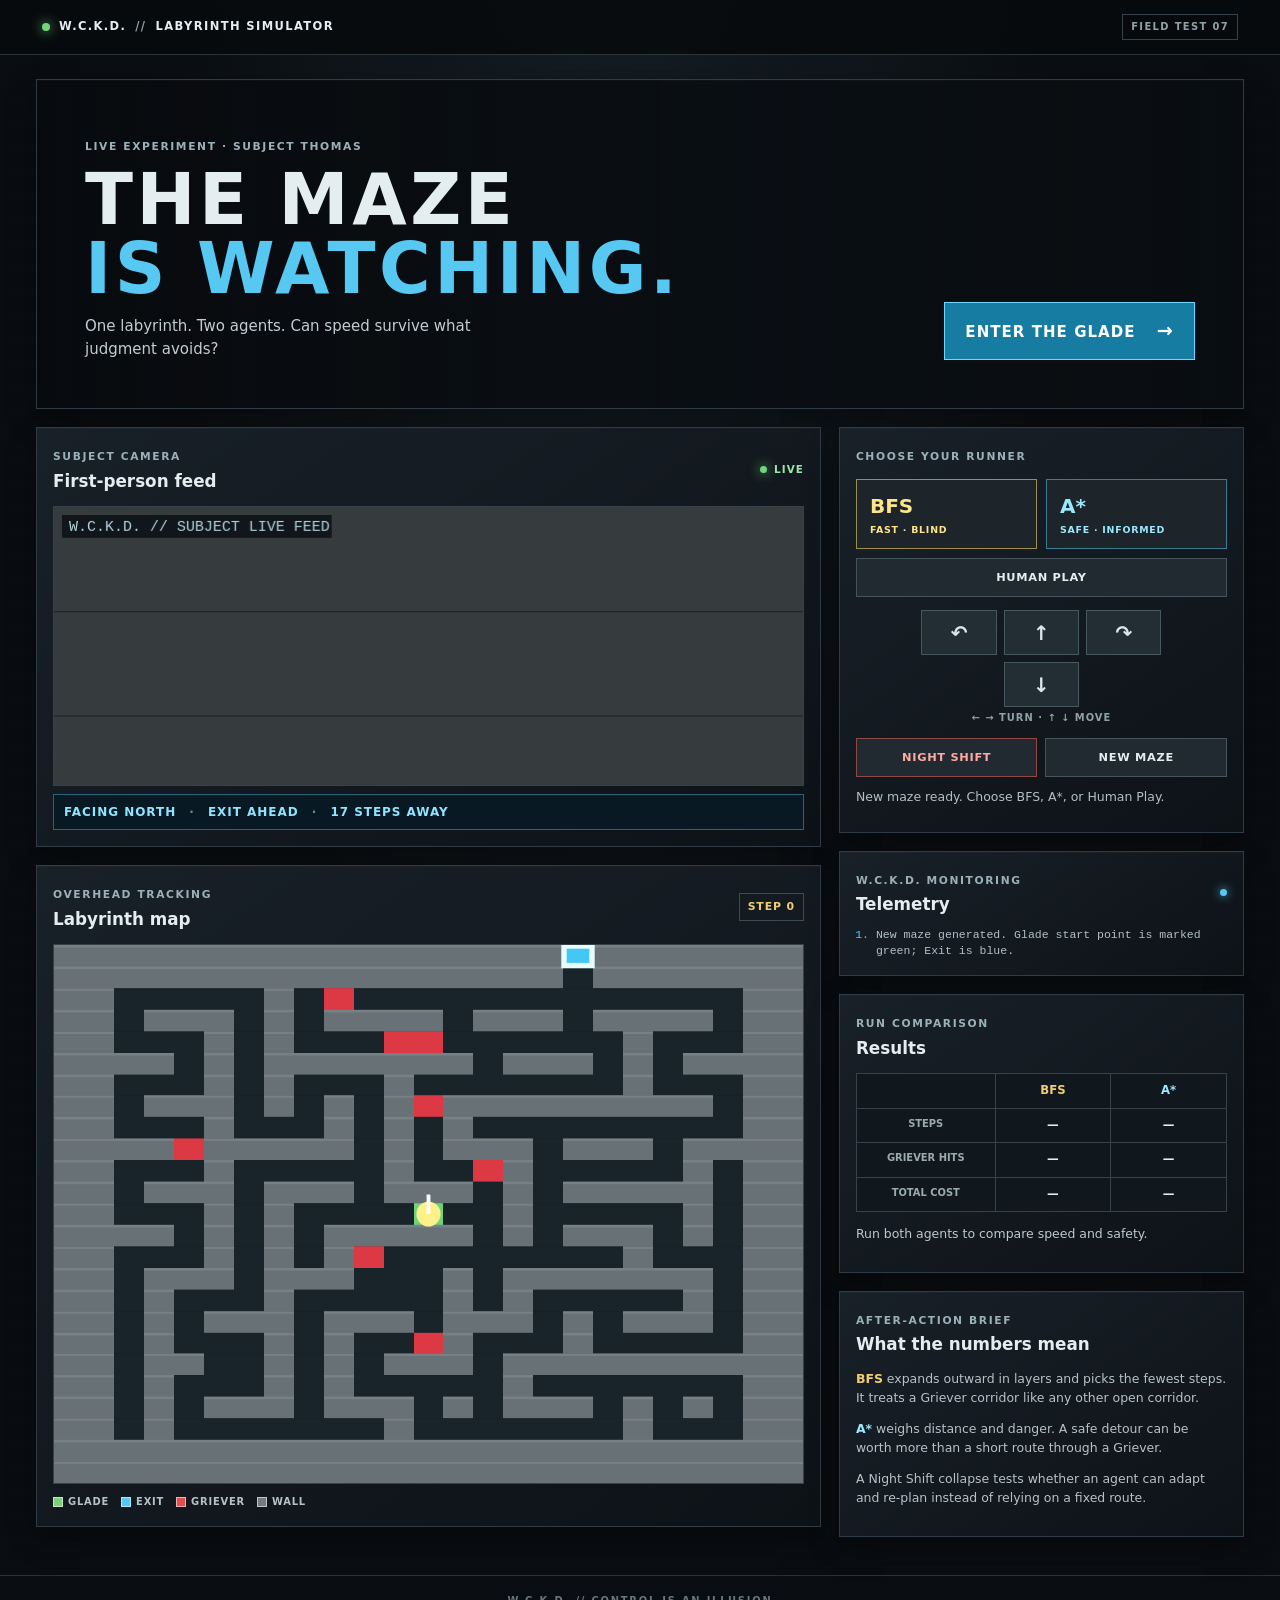
==== index.html @ e8f8fe78 "Add files via upload" ====
<!doctype html>
<html lang="en">
<head>
  <meta charset="utf-8">
  <meta name="viewport" content="width=device-width, initial-scale=1, viewport-fit=cover">
  <meta name="theme-color" content="#090c10">
  <meta name="description" content="A mobile-friendly Maze Runner labyrinth simulator comparing BFS and A* search.">
  <link rel="manifest" href="manifest.webmanifest">
  <link rel="stylesheet" href="style.css">
  <title>W.C.K.D. // Labyrinth Simulator</title>
</head>
<body>
  <header class="topbar">
    <div class="brand"><span class="status-light"></span> W.C.K.D. <span class="slash">//</span> LABYRINTH SIMULATOR</div>
    <span class="tag">FIELD TEST 07</span>
  </header>

  <main>
    <section class="intro panel">
      <div>
        <p class="eyebrow">LIVE EXPERIMENT · SUBJECT THOMAS</p>
        <h1>THE MAZE<br><span>IS WATCHING.</span></h1>
        <p class="intro-copy">One labyrinth. Two agents. Can speed survive what judgment avoids?</p>
      </div>
      <button class="primary start-button" id="start">ENTER THE GLADE <span>→</span></button>
    </section>

    <section class="game-layout" id="game">
      <div class="visual-column">
        <section class="panel pov-panel">
          <div class="section-head">
            <div><span class="eyebrow">SUBJECT CAMERA</span><h2>First-person feed</h2></div>
            <span class="live-pill"><i></i> LIVE</span>
          </div>
          <canvas id="pov" aria-label="First-person view down the maze corridor"></canvas>
          <div class="direction-readout" id="direction">FACING NORTH <span>·</span> EXIT AHEAD</div>
        </section>

        <section class="panel map-panel">
          <div class="section-head">
            <div><span class="eyebrow">OVERHEAD TRACKING</span><h2>Labyrinth map</h2></div>
            <span class="step-counter" id="step-counter">STEP 0</span>
          </div>
          <canvas id="map" aria-label="Overhead maze map"></canvas>
          <div class="legend">
            <span><i class="key start-key"></i>GLADE</span>
            <span><i class="key exit-key"></i>EXIT</span>
            <span><i class="key danger-key"></i>GRIEVER</span>
            <span><i class="key wall-key"></i>WALL</span>
          </div>
        </section>
      </div>

      <aside class="control-column">
        <section class="panel controls">
          <span class="eyebrow">CHOOSE YOUR RUNNER</span>
          <div class="agent-buttons">
            <button class="agent-button bfs" id="run-bfs"><strong>BFS</strong><small>FAST · BLIND</small></button>
            <button class="agent-button astar" id="run-astar"><strong>A*</strong><small>SAFE · INFORMED</small></button>
          </div>
          <button class="secondary full-button" id="human">HUMAN PLAY</button>
          <div class="manual-controls" aria-label="Player movement controls">
            <button class="control-key turn-left" data-action="left" aria-label="Turn left">↶</button>
            <button class="control-key move-forward" data-action="forward" aria-label="Move forward">↑</button>
            <button class="control-key turn-right" data-action="right" aria-label="Turn right">↷</button>
            <button class="control-key move-back" data-action="back" aria-label="Move backward">↓</button>
          </div>
          <p class="help-text">← → TURN · ↑ ↓ MOVE</p>
          <div class="button-pair">
            <button class="secondary" id="night">NIGHT SHIFT</button>
            <button class="secondary" id="refresh">NEW MAZE</button>
          </div>
          <p class="status-message" id="status">Choose BFS or A*, or enter Human Play.</p>
        </section>

        <section class="panel telemetry">
          <div class="section-head compact-head">
            <div><span class="eyebrow">W.C.K.D. MONITORING</span><h2>Telemetry</h2></div>
            <span class="telemetry-dot"></span>
          </div>
          <ol id="log" aria-live="polite"><li>System online. New maze ready.</li></ol>
        </section>

        <section class="panel comparison">
          <span class="eyebrow">RUN COMPARISON</span>
          <h2>Results</h2>
          <div class="result-grid">
            <span></span><strong>BFS</strong><strong>A*</strong>
            <span>STEPS</span><b id="bfs-steps">—</b><b id="astar-steps">—</b>
            <span>GRIEVER HITS</span><b id="bfs-danger">—</b><b id="astar-danger">—</b>
            <span>TOTAL COST</span><b id="bfs-cost">—</b><b id="astar-cost">—</b>
          </div>
          <p class="result-summary" id="summary">Run both agents to compare speed and safety.</p>
        </section>

        <section class="panel explainer">
          <span class="eyebrow">AFTER-ACTION BRIEF</span>
          <h2>What the numbers mean</h2>
          <p><b>BFS</b> expands outward in layers and picks the fewest steps. It treats a Griever corridor like any other open corridor.</p>
          <p><b>A*</b> weighs distance and danger. A safe detour can be worth more than a short route through a Griever.</p>
          <p>A Night Shift collapse tests whether an agent can adapt and re-plan instead of relying on a fixed route.</p>
        </section>
      </aside>
    </section>
  </main>

  <footer>W.C.K.D. // CONTROL IS AN ILLUSION</footer>
  <script src="game.js"></script>
  <script>
    if ("serviceWorker" in navigator && location.protocol.startsWith("http")) {
      window.addEventListener("load", () => navigator.serviceWorker.register("service-worker.js"));
    }
  </script>
</body>
</html>
---- style.css ----
:root {
  color-scheme: dark;
  --bg: #090c10;
  --panel: #12181e;
  --panel-hi: #192129;
  --line: #303c45;
  --text: #e4edf0;
  --muted: #91a1a8;
  --cyan: #56c8f2;
  --green: #7bd279;
  --red: #e24e4e;
  --yellow: #f0ce70;
}

* { box-sizing: border-box; }
html { background: var(--bg); scroll-behavior: smooth; }
body {
  margin: 0;
  min-height: 100vh;
  padding: max(0px, env(safe-area-inset-top)) max(0px, env(safe-area-inset-right)) max(0px, env(safe-area-inset-bottom)) max(0px, env(safe-area-inset-left));
  background:
    radial-gradient(ellipse at 48% -18%, rgba(68, 109, 119, .20), transparent 52%),
    repeating-linear-gradient(0deg, transparent 0 5px, rgba(255,255,255,.012) 6px),
    var(--bg);
  color: var(--text);
  font: 15px/1.5 "Segoe UI", system-ui, sans-serif;
}
button { color: inherit; font: inherit; }
.topbar {
  display: flex;
  align-items: center;
  justify-content: space-between;
  min-height: 55px;
  padding: 10px clamp(14px, 4vw, 42px);
  border-bottom: 1px solid #29333a;
  background: rgba(7, 10, 13, .9);
  letter-spacing: .12em;
  font-size: .72rem;
  font-weight: 800;
}
.brand { display: flex; align-items: center; gap: 9px; }
.slash, .tag { color: var(--muted); }
.status-light, .telemetry-dot, .live-pill i {
  width: 8px; height: 8px; border-radius: 50%; background: #71d77d;
  box-shadow: 0 0 12px #71d77d;
}
.tag { border: 1px solid #36414a; padding: 5px 8px; font-size: .62rem; }
main { width: min(1440px, 100%); margin: auto; padding: 24px clamp(12px, 3vw, 36px) 38px; }
.panel {
  border: 1px solid var(--line);
  background: linear-gradient(145deg, rgba(25,33,41,.97), rgba(13,18,23,.98));
  box-shadow: 0 12px 28px rgba(0,0,0,.28), inset 0 1px rgba(255,255,255,.025);
}
.intro {
  display: flex;
  align-items: end;
  justify-content: space-between;
  gap: 20px;
  min-height: 210px;
  margin-bottom: 18px;
  padding: clamp(20px, 5vw, 48px);
  background:
    linear-gradient(90deg, rgba(7,10,13,.96), rgba(7,10,13,.69) 62%, rgba(7,10,13,.82)),
    url("assets/front_cover.jpg") center 42% / cover,
    #111820;
}
.eyebrow { color: #9bb1ba; font-size: .67rem; font-weight: 800; letter-spacing: .15em; }
h1 { margin: 8px 0; font-size: clamp(2.2rem, 6vw, 4.4rem); line-height: .98; letter-spacing: .05em; }
h1 span { color: var(--cyan); }
.intro-copy { margin: 12px 0 0; color: #c2cdd1; max-width: 460px; }
.primary, .secondary, .agent-button, .control-key {
  border: 1px solid #51616c;
  cursor: pointer;
  touch-action: manipulation;
  transition: filter .15s ease, transform .15s ease, border-color .15s ease;
}
button:hover { filter: brightness(1.16); }
button:active { transform: translateY(1px); }
.primary { background: #177ca1; border-color: #6bd9ff; color: white; font-weight: 900; letter-spacing: .07em; }
.start-button { flex: 0 0 auto; padding: 14px 20px; }
.start-button span { margin-left: 15px; font-size: 1.2rem; }
.game-layout { display: grid; grid-template-columns: minmax(0, 1.55fr) minmax(300px, .8fr); gap: 18px; align-items: start; }
.visual-column, .control-column { display: grid; gap: 18px; min-width: 0; }
.pov-panel, .map-panel, .controls, .telemetry, .comparison, .explainer { padding: 16px; }
.section-head { display: flex; justify-content: space-between; align-items: center; gap: 12px; margin-bottom: 12px; }
.section-head h2, .comparison h2, .explainer h2 { margin: 2px 0 0; font-size: 1.05rem; }
.live-pill { display: flex; align-items: center; gap: 7px; color: #9de7a6; font-size: .65rem; font-weight: 800; letter-spacing: .1em; }
.live-pill i { display: inline-block; width: 7px; height: 7px; }
#pov { display: block; width: 100%; height: clamp(180px, 30vw, 280px); background: #080d11; border: 1px solid #36424a; }
.direction-readout { padding: 8px 10px; margin-top: 8px; background: #081923; border: 1px solid #28647b; color: #8ee5ff; font-size: .75rem; font-weight: 800; letter-spacing: .08em; }
.direction-readout span { color: #648b99; margin: 0 8px; }
#map { display: block; width: 100%; max-height: 540px; aspect-ratio: 1; background: #070b0e; border: 1px solid #36424a; image-rendering: pixelated; }
.legend { display: flex; flex-wrap: wrap; gap: 12px; padding-top: 11px; color: #b5c3c8; font-size: .62rem; font-weight: 800; letter-spacing: .08em; }
.legend span { display: flex; align-items: center; gap: 5px; }
.key { display: inline-block; width: 10px; height: 10px; border: 1px solid rgba(255,255,255,.55); }
.start-key { background: var(--green); }.exit-key { background: var(--cyan); }.danger-key { background: var(--red); }.wall-key { background: #737b7e; }
.step-counter { border: 1px solid #3d4b54; padding: 5px 8px; color: var(--yellow); font-size: .68rem; font-weight: 800; letter-spacing: .08em; }
.agent-buttons { display: grid; grid-template-columns: 1fr 1fr; gap: 9px; margin: 12px 0 9px; }
.agent-button { display: flex; flex-direction: column; align-items: flex-start; gap: 2px; padding: 11px 13px; background: #1d252a; }
.agent-button strong { font-size: 1.25rem; }.agent-button small { font-size: .59rem; font-weight: 900; letter-spacing: .08em; }
.bfs { border-color: #a18d46; color: #ffe58a; }.astar { border-color: #367d94; color: #9be8ff; }
.secondary { padding: 10px 12px; background: #202a30; border-color: #46545e; font-size: .71rem; font-weight: 900; letter-spacing: .06em; }
.full-button { width: 100%; }
.manual-controls { display: grid; grid-template-columns: repeat(3, 1fr); gap: 7px; width: min(240px, 100%); margin: 13px auto 4px; }
.control-key { min-height: 45px; background: #222e34; border-color: #465760; color: #d9e7eb; font-size: 1.25rem; font-weight: 800; }
.turn-left { grid-column: 1; grid-row: 1; }.move-forward { grid-column: 2; grid-row: 1; }.turn-right { grid-column: 3; grid-row: 1; }.move-back { grid-column: 2; grid-row: 2; }
.help-text { margin: 3px 0 12px; text-align: center; color: var(--muted); font-size: .62rem; font-weight: 800; letter-spacing: .1em; }
.button-pair { display: grid; grid-template-columns: 1fr 1fr; gap: 8px; }
.button-pair #night { border-color: #914743; color: #ffaaa2; }
.status-message { margin: 11px 0 0; color: #b2c0c5; font-size: .78rem; min-height: 2.2em; }
.compact-head { margin-bottom: 5px; }.telemetry-dot { width: 7px; height: 7px; background: var(--cyan); box-shadow: 0 0 10px var(--cyan); }
#log { display: flex; flex-direction: column-reverse; gap: 7px; max-height: 180px; overflow: auto; margin: 10px 0 0; padding: 0 4px 0 20px; color: #b1c0c6; font: .72rem/1.4 Consolas, monospace; }
#log li::marker { color: var(--cyan); }
.result-grid { display: grid; grid-template-columns: 1.2fr 1fr 1fr; gap: 1px; margin-top: 12px; background: #37434a; border: 1px solid #37434a; }
.result-grid > * { padding: 8px 5px; text-align: center; background: #11181d; font-size: .73rem; }
.result-grid strong { color: var(--yellow); }.result-grid strong:last-of-type { color: #9be8ff; }
.result-grid span { color: #9baab0; font-size: .62rem; font-weight: 800; }
.result-summary { color: #bdc9ce; font-size: .78rem; }
.explainer p { color: #b6c2c7; font-size: .78rem; }.explainer p b:first-child { color: var(--yellow); }.explainer p:nth-of-type(2) b { color: #9be8ff; }
footer { border-top: 1px solid #273139; padding: 18px; text-align: center; color: #68777e; font-size: .62rem; font-weight: 800; letter-spacing: .18em; }

@media (max-width: 820px) {
  main { padding: 14px 12px 24px; }
  .intro { min-height: 0; align-items: stretch; flex-direction: column; background-position: center; padding: 22px; }
  .start-button { align-self: flex-start; }
  .game-layout { grid-template-columns: 1fr; gap: 12px; }
  .visual-column, .control-column { gap: 12px; }
  .control-column { grid-template-columns: 1fr; }
  .pov-panel, .map-panel, .controls, .telemetry, .comparison, .explainer { padding: 12px; }
  #pov { height: clamp(185px, 53vw, 290px); }
  #map { max-height: min(82vw, 500px); }
}
@media (max-width: 420px) {
  .topbar { min-height: 48px; font-size: .61rem; padding-inline: 10px; }
  .tag { font-size: .54rem; }
  .intro-copy { font-size: .88rem; }
  .agent-button { padding: 9px; }
  .secondary { padding: 10px 7px; font-size: .64rem; }
  .legend { gap: 8px; font-size: .56rem; }
}
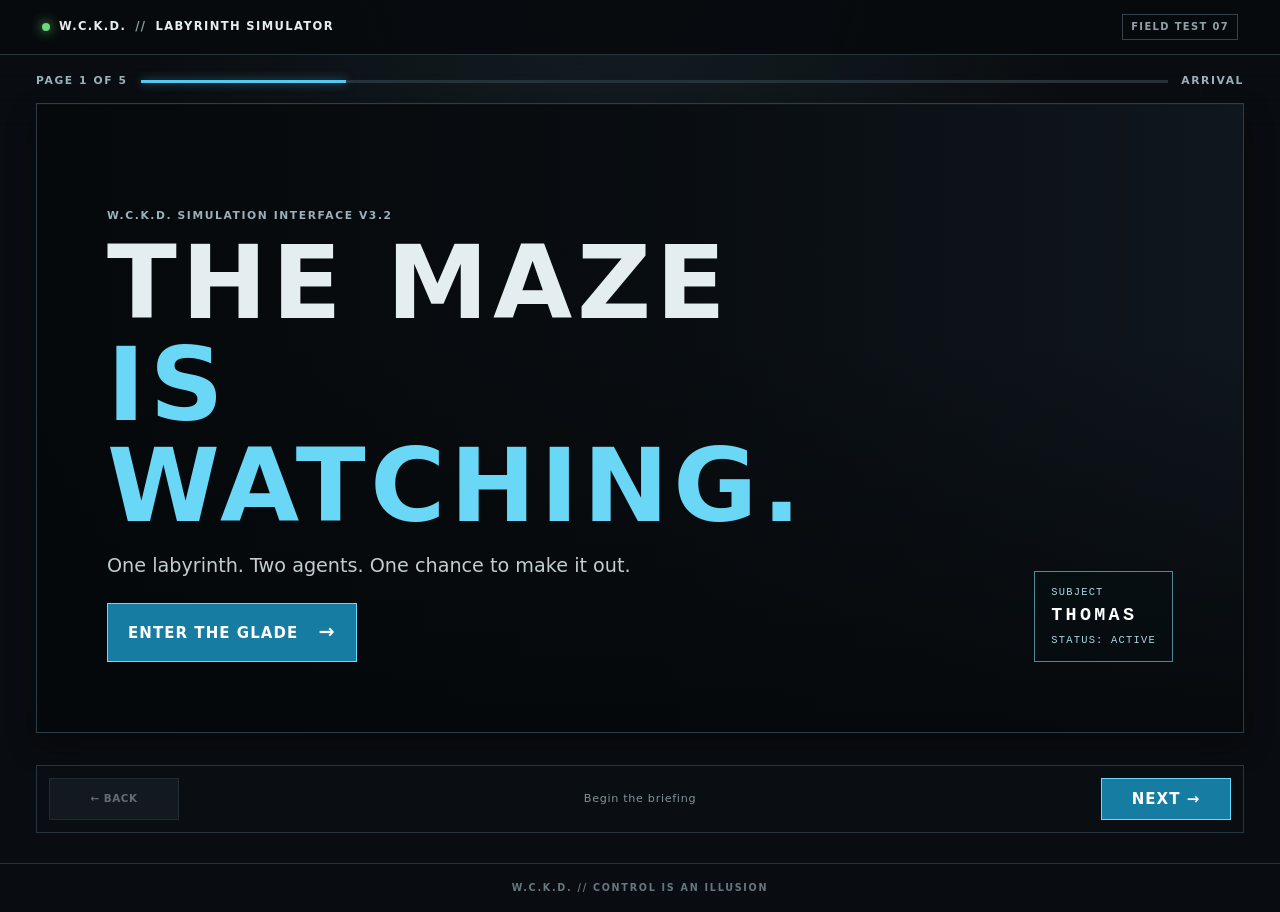
==== commit e85191eb: "Add files via upload" ====
--- a/index.html
+++ b/index.html
@@ -4,33 +4,94 @@
   <meta charset="utf-8">
   <meta name="viewport" content="width=device-width, initial-scale=1, viewport-fit=cover">
   <meta name="theme-color" content="#090c10">
-  <meta name="description" content="A mobile-friendly Maze Runner labyrinth simulator comparing BFS and A* search.">
-  <link rel="manifest" href="manifest.webmanifest">
+  <meta name="description" content="A desktop browser labyrinth simulator comparing BFS speed with A* safety.">
   <link rel="stylesheet" href="style.css">
   <title>W.C.K.D. // Labyrinth Simulator</title>
 </head>
 <body>
+  <section class="desktop-notice" aria-label="Desktop required">
+    <div class="notice-mark">W.C.K.D.</div>
+    <p class="eyebrow">SIMULATION DISPLAY REQUIREMENTS</p>
+    <h1>OPEN ON A<br><span>LAPTOP OR DESKTOP.</span></h1>
+    <p>This labyrinth simulator is designed for a wide screen. Open this same link on a laptop or desktop to use the maze, camera, and controls together.</p>
+  </section>
   <header class="topbar">
     <div class="brand"><span class="status-light"></span> W.C.K.D. <span class="slash">//</span> LABYRINTH SIMULATOR</div>
     <span class="tag">FIELD TEST 07</span>
   </header>
 
   <main>
-    <section class="intro panel">
-      <div>
-        <p class="eyebrow">LIVE EXPERIMENT · SUBJECT THOMAS</p>
-        <h1>THE MAZE<br><span>IS WATCHING.</span></h1>
-        <p class="intro-copy">One labyrinth. Two agents. Can speed survive what judgment avoids?</p>
+    <div class="progress-line" aria-live="polite">
+      <span class="eyebrow" id="page-count">PAGE 1 OF 5</span>
+      <div class="progress-track"><span id="progress-fill"></span></div>
+      <span class="eyebrow" id="page-name">ARRIVAL</span>
+    </div>
+
+    <section class="page active" data-page="0" aria-labelledby="welcome-title">
+      <div class="hero panel">
+        <div class="hero-copy">
+          <p class="eyebrow">W.C.K.D. SIMULATION INTERFACE V3.2</p>
+          <h1 id="welcome-title">THE MAZE<br><span>IS WATCHING.</span></h1>
+          <p>One labyrinth. Two agents. One chance to make it out.</p>
+          <button class="primary" id="start">ENTER THE GLADE <span>→</span></button>
+        </div>
+        <div class="hero-stamp"><span>SUBJECT</span><strong>THOMAS</strong><span>STATUS: ACTIVE</span></div>
       </div>
-      <button class="primary start-button" id="start">ENTER THE GLADE <span>→</span></button>
     </section>
 
-    <section class="game-layout" id="game">
-      <div class="visual-column">
+    <section class="page" data-page="1" aria-labelledby="story-title" hidden>
+      <article class="briefing panel">
+        <p class="eyebrow">STORY MODULE: PROJECT GLADE</p>
+        <h1 id="story-title">THE WORLD ENDS<br>AT THE WALLS.</h1>
+        <div class="story-copy">
+          <p>You wake in a place called the Glade with no memory of how you got there. Towering walls surround the only home you know, and every morning the Maze opens its doors.</p>
+          <p>The Runners venture into its shifting corridors to find a way out. They must return before nightfall: when darkness comes, the Grievers hunt inside.</p>
+          <p>The walls move. Routes that were open can close without warning. And somewhere beyond the stone, W.C.K.D. is watching every choice.</p>
+          <p class="story-last">This is the experiment. You decide who enters the Maze.</p>
+        </div>
+      </article>
+    </section>
+
+    <section class="page simulation-page" data-page="2" aria-labelledby="simulation-title" hidden>
+      <div class="simulation-heading">
+        <div><p class="eyebrow">LIVE EXPERIMENT · SUBJECT THOMAS</p><h1 id="simulation-title">THE LABYRINTH</h1></div>
+        <span class="live-pill"><i></i> LIVE TELEMETRY</span>
+      </div>
+      <section class="simulation-layout">
+        <aside class="control-column">
+          <section class="panel controls">
+            <span class="eyebrow">CHOOSE YOUR RUNNER</span>
+            <div class="agent-buttons">
+              <button class="agent-button bfs" id="run-bfs"><strong>BFS</strong><small>FAST · BLIND</small></button>
+              <button class="agent-button astar" id="run-astar"><strong>A*</strong><small>SAFE · INFORMED</small></button>
+            </div>
+            <button class="secondary full-button" id="human">HUMAN PLAY</button>
+            <div class="manual-controls" aria-label="Player movement controls">
+              <button class="control-key turn-left" data-action="left" aria-label="Turn left">↶</button>
+              <button class="control-key move-forward" data-action="forward" aria-label="Move forward">↑</button>
+              <button class="control-key turn-right" data-action="right" aria-label="Turn right">↷</button>
+              <button class="control-key move-back" data-action="back" aria-label="Move backward">↓</button>
+            </div>
+            <p class="help-text">← → TURN · ↑ ↓ MOVE</p>
+            <div class="button-pair">
+              <button class="secondary night-button" id="night">NIGHT SHIFT</button>
+              <button class="secondary" id="refresh">REFRESH</button>
+            </div>
+            <p class="status-message" id="status">Choose BFS or A*, or enter Human Play.</p>
+          </section>
+          <section class="panel telemetry">
+            <div class="section-head compact-head">
+              <div><span class="eyebrow">W.C.K.D. MONITORING</span><h2>Telemetry</h2></div>
+              <span class="telemetry-dot"></span>
+            </div>
+            <ol id="log" aria-live="polite"><li>System online. New maze ready.</li></ol>
+          </section>
+        </aside>
+
         <section class="panel pov-panel">
           <div class="section-head">
-            <div><span class="eyebrow">SUBJECT CAMERA</span><h2>First-person feed</h2></div>
-            <span class="live-pill"><i></i> LIVE</span>
+            <div><span class="eyebrow">SUBJECT CAMERA</span><h2>Player point of view</h2></div>
+            <span class="step-counter" id="step-counter">STEP 0</span>
           </div>
           <canvas id="pov" aria-label="First-person view down the maze corridor"></canvas>
           <div class="direction-readout" id="direction">FACING NORTH <span>·</span> EXIT AHEAD</div>
@@ -39,7 +100,7 @@
         <section class="panel map-panel">
           <div class="section-head">
             <div><span class="eyebrow">OVERHEAD TRACKING</span><h2>Labyrinth map</h2></div>
-            <span class="step-counter" id="step-counter">STEP 0</span>
+            <span class="map-live">LIVE MAP</span>
           </div>
           <canvas id="map" aria-label="Overhead maze map"></canvas>
           <div class="legend">
@@ -49,66 +110,76 @@
             <span><i class="key wall-key"></i>WALL</span>
           </div>
         </section>
-      </div>
+      </section>
+    </section>
 
-      <aside class="control-column">
-        <section class="panel controls">
-          <span class="eyebrow">CHOOSE YOUR RUNNER</span>
-          <div class="agent-buttons">
-            <button class="agent-button bfs" id="run-bfs"><strong>BFS</strong><small>FAST · BLIND</small></button>
-            <button class="agent-button astar" id="run-astar"><strong>A*</strong><small>SAFE · INFORMED</small></button>
-          </div>
-          <button class="secondary full-button" id="human">HUMAN PLAY</button>
-          <div class="manual-controls" aria-label="Player movement controls">
-            <button class="control-key turn-left" data-action="left" aria-label="Turn left">↶</button>
-            <button class="control-key move-forward" data-action="forward" aria-label="Move forward">↑</button>
-            <button class="control-key turn-right" data-action="right" aria-label="Turn right">↷</button>
-            <button class="control-key move-back" data-action="back" aria-label="Move backward">↓</button>
-          </div>
-          <p class="help-text">← → TURN · ↑ ↓ MOVE</p>
-          <div class="button-pair">
-            <button class="secondary" id="night">NIGHT SHIFT</button>
-            <button class="secondary" id="refresh">NEW MAZE</button>
-          </div>
-          <p class="status-message" id="status">Choose BFS or A*, or enter Human Play.</p>
-        </section>
+    <section class="page" data-page="3" aria-labelledby="comparison-title" hidden>
+      <article class="panel results-page">
+        <p class="eyebrow">EXPERIMENT COMPLETE</p>
+        <h1 id="comparison-title">THE RESULTS</h1>
+        <p class="page-lead">Compare what each agent paid to reach the Exit. Run both agents in the Simulation first to fill the report.</p>
+        <div class="result-grid">
+          <span>MEASURE</span><strong>BFS · BLIND</strong><strong>A* · INFORMED</strong>
+          <span>STEPS TAKEN</span><b id="bfs-steps">—</b><b id="astar-steps">—</b>
+          <span>GRIEVER HITS</span><b id="bfs-danger">—</b><b id="astar-danger">—</b>
+          <span>TOTAL COST</span><b id="bfs-cost">—</b><b id="astar-cost">—</b>
+        </div>
+        <div class="conclusion-card">
+          <span class="eyebrow">AUTOMATED FINDING</span>
+          <p class="result-summary" id="summary">Run BFS and A* on the Simulation page. Their completed runs will be compared here.</p>
+        </div>
+      </article>
+    </section>
 
-        <section class="panel telemetry">
-          <div class="section-head compact-head">
-            <div><span class="eyebrow">W.C.K.D. MONITORING</span><h2>Telemetry</h2></div>
-            <span class="telemetry-dot"></span>
-          </div>
-          <ol id="log" aria-live="polite"><li>System online. New maze ready.</li></ol>
-        </section>
+    <section class="page" data-page="4" aria-labelledby="about-title" hidden>
+      <article class="panel explainer">
+        <p class="eyebrow">AFTER-ACTION BRIEFING</p>
+        <h1 id="about-title">WHAT THE MAZE<br>TAUGHT US</h1>
+        <div class="explanation-grid">
+          <section class="explanation-card bfs-card">
+            <span class="algorithm-mark">BFS</span>
+            <h2>Blind speed</h2>
+            <p>Breadth-first search checks nearby corridors first, then farther ones. It finds a route with the fewest moves, but it does not consider danger. A Griever corridor looks like any other open cell.</p>
+          </section>
+          <section class="explanation-card astar-card">
+            <span class="algorithm-mark">A*</span>
+            <h2>Informed judgment</h2>
+            <p>A* considers the distance already traveled and an estimate of the distance remaining. In this experiment, a large danger penalty makes it choose a Griever-free route whenever one exists—even if that route is longer.</p>
+          </section>
+          <section class="explanation-card night-card">
+            <span class="algorithm-mark">NIGHT SHIFT</span>
+            <h2>Adapt when the Maze changes</h2>
+            <p>Night Shift collapses a corridor while an agent is moving. The agent must detect the blocked route and plan again from its current position instead of starting over at the Glade.</p>
+          </section>
+          <section class="explanation-card human-card">
+            <span class="algorithm-mark">HUMAN PLAY</span>
+            <h2>Your turn in the Maze</h2>
+            <p>Take control of the runner with the turn and move buttons. Walls block movement, and stepping into a Griever ends the run. Refresh creates a new maze for another attempt.</p>
+          </section>
+        </div>
+        <p class="closing-line">A good agent does more than find an exit. It weighs the risk—and adapts when the world changes.</p>
+      </article>
+    </section>
 
-        <section class="panel comparison">
-          <span class="eyebrow">RUN COMPARISON</span>
-          <h2>Results</h2>
-          <div class="result-grid">
-            <span></span><strong>BFS</strong><strong>A*</strong>
-            <span>STEPS</span><b id="bfs-steps">—</b><b id="astar-steps">—</b>
-            <span>GRIEVER HITS</span><b id="bfs-danger">—</b><b id="astar-danger">—</b>
-            <span>TOTAL COST</span><b id="bfs-cost">—</b><b id="astar-cost">—</b>
-          </div>
-          <p class="result-summary" id="summary">Run both agents to compare speed and safety.</p>
-        </section>
-
-        <section class="panel explainer">
-          <span class="eyebrow">AFTER-ACTION BRIEF</span>
-          <h2>What the numbers mean</h2>
-          <p><b>BFS</b> expands outward in layers and picks the fewest steps. It treats a Griever corridor like any other open corridor.</p>
-          <p><b>A*</b> weighs distance and danger. A safe detour can be worth more than a short route through a Griever.</p>
-          <p>A Night Shift collapse tests whether an agent can adapt and re-plan instead of relying on a fixed route.</p>
-        </section>
-      </aside>
-    </section>
+    <nav class="page-nav" aria-label="Page navigation">
+      <button class="secondary nav-button" id="back" disabled>← BACK</button>
+      <span class="nav-hint" id="nav-hint">Begin the briefing</span>
+      <button class="primary nav-button" id="next">NEXT →</button>
+    </nav>
   </main>
 
   <footer>W.C.K.D. // CONTROL IS AN ILLUSION</footer>
   <script src="game.js"></script>
   <script>
-    if ("serviceWorker" in navigator && location.protocol.startsWith("http")) {
-      window.addEventListener("load", () => navigator.serviceWorker.register("service-worker.js"));
+    if ("serviceWorker" in navigator) {
+      navigator.serviceWorker.getRegistrations().then(registrations =>
+        registrations.forEach(registration => registration.unregister())
+      );
+    }
+    if ("caches" in window) {
+      caches.keys().then(keys =>
+        keys.filter(key => key.startsWith("wkcd-labyrinth-")).forEach(key => caches.delete(key))
+      );
     }
   </script>
 </body>
--- a/style.css
+++ b/style.css
@@ -2,7 +2,6 @@
   color-scheme: dark;
   --bg: #090c10;
   --panel: #12181e;
-  --panel-hi: #192129;
   --line: #303c45;
   --text: #e4edf0;
   --muted: #91a1a8;
@@ -13,13 +12,13 @@
 }
 
 * { box-sizing: border-box; }
-html { background: var(--bg); scroll-behavior: smooth; }
+[hidden] { display: none !important; }
+html { min-height: 100%; background: var(--bg); scroll-behavior: smooth; }
 body {
   margin: 0;
   min-height: 100vh;
-  padding: max(0px, env(safe-area-inset-top)) max(0px, env(safe-area-inset-right)) max(0px, env(safe-area-inset-bottom)) max(0px, env(safe-area-inset-left));
   background:
-    radial-gradient(ellipse at 48% -18%, rgba(68, 109, 119, .20), transparent 52%),
+    radial-gradient(ellipse at 48% -18%, rgba(68,109,119,.2), transparent 52%),
     repeating-linear-gradient(0deg, transparent 0 5px, rgba(255,255,255,.012) 6px),
     var(--bg);
   color: var(--text);
@@ -33,7 +32,7 @@
   min-height: 55px;
   padding: 10px clamp(14px, 4vw, 42px);
   border-bottom: 1px solid #29333a;
-  background: rgba(7, 10, 13, .9);
+  background: rgba(7,10,13,.94);
   letter-spacing: .12em;
   font-size: .72rem;
   font-weight: 800;
@@ -41,100 +40,161 @@
 .brand { display: flex; align-items: center; gap: 9px; }
 .slash, .tag { color: var(--muted); }
 .status-light, .telemetry-dot, .live-pill i {
-  width: 8px; height: 8px; border-radius: 50%; background: #71d77d;
+  width: 8px;
+  height: 8px;
+  border-radius: 50%;
+  background: #71d77d;
   box-shadow: 0 0 12px #71d77d;
 }
 .tag { border: 1px solid #36414a; padding: 5px 8px; font-size: .62rem; }
-main { width: min(1440px, 100%); margin: auto; padding: 24px clamp(12px, 3vw, 36px) 38px; }
+main { width: min(1500px, 100%); margin: auto; padding: 18px clamp(12px, 3vw, 36px) 30px; }
 .panel {
+  min-width: 0;
   border: 1px solid var(--line);
   background: linear-gradient(145deg, rgba(25,33,41,.97), rgba(13,18,23,.98));
   box-shadow: 0 12px 28px rgba(0,0,0,.28), inset 0 1px rgba(255,255,255,.025);
 }
-.intro {
+.progress-line {
+  display: grid;
+  grid-template-columns: auto minmax(80px, 1fr) auto;
+  align-items: center;
+  gap: 13px;
+  margin: 0 0 14px;
+}
+.eyebrow { margin: 0; color: #9bb1ba; font-size: .67rem; font-weight: 800; letter-spacing: .15em; }
+.progress-track { height: 3px; background: #25323a; }
+.progress-track span { display: block; width: 20%; height: 100%; background: var(--cyan); box-shadow: 0 0 10px rgba(86,200,242,.55); transition: width .25s ease; }
+.page { min-height: min(72vh, 800px); }
+.page.active { display: block; animation: page-in .25s ease-out; }
+@keyframes page-in { from { opacity: .55; transform: translateY(5px); } to { opacity: 1; transform: translateY(0); } }
+h1 { margin: 8px 0 16px; font-size: clamp(2.2rem, 5vw, 4.1rem); line-height: .99; letter-spacing: .045em; }
+h1 span { color: var(--cyan); }
+h2 { margin: 2px 0 0; font-size: 1.02rem; }
+.hero {
   display: flex;
+  min-height: min(70vh, 650px);
   align-items: end;
   justify-content: space-between;
   gap: 20px;
-  min-height: 210px;
-  margin-bottom: 18px;
-  padding: clamp(20px, 5vw, 48px);
+  padding: clamp(24px, 6vw, 70px);
+  overflow: hidden;
   background:
-    linear-gradient(90deg, rgba(7,10,13,.96), rgba(7,10,13,.69) 62%, rgba(7,10,13,.82)),
-    url("assets/front_cover.jpg") center 42% / cover,
+    linear-gradient(90deg, rgba(5,8,10,.95), rgba(5,8,10,.68) 52%, rgba(5,8,10,.12)),
+    linear-gradient(0deg, rgba(5,8,10,.9), transparent 62%),
+    url("assets/front_cover.jpg") center 44% / cover,
     #111820;
 }
-.eyebrow { color: #9bb1ba; font-size: .67rem; font-weight: 800; letter-spacing: .15em; }
-h1 { margin: 8px 0; font-size: clamp(2.2rem, 6vw, 4.4rem); line-height: .98; letter-spacing: .05em; }
-h1 span { color: var(--cyan); }
-.intro-copy { margin: 12px 0 0; color: #c2cdd1; max-width: 460px; }
+.hero-copy { max-width: 680px; }
+.hero-copy > p:not(.eyebrow) { margin: 0 0 22px; color: #c2cdd1; font-size: clamp(1rem, 2vw, 1.2rem); }
+.hero h1 { font-size: clamp(2.8rem, 8vw, 6.6rem); }
+.hero h1 span { color: #6bd7f7; }
 .primary, .secondary, .agent-button, .control-key {
   border: 1px solid #51616c;
   cursor: pointer;
   touch-action: manipulation;
   transition: filter .15s ease, transform .15s ease, border-color .15s ease;
 }
-button:hover { filter: brightness(1.16); }
-button:active { transform: translateY(1px); }
+button:hover:not(:disabled) { filter: brightness(1.16); }
+button:active:not(:disabled) { transform: translateY(1px); }
+button:disabled { cursor: default; opacity: .42; }
 .primary { background: #177ca1; border-color: #6bd9ff; color: white; font-weight: 900; letter-spacing: .07em; }
-.start-button { flex: 0 0 auto; padding: 14px 20px; }
-.start-button span { margin-left: 15px; font-size: 1.2rem; }
-.game-layout { display: grid; grid-template-columns: minmax(0, 1.55fr) minmax(300px, .8fr); gap: 18px; align-items: start; }
-.visual-column, .control-column { display: grid; gap: 18px; min-width: 0; }
-.pov-panel, .map-panel, .controls, .telemetry, .comparison, .explainer { padding: 16px; }
-.section-head { display: flex; justify-content: space-between; align-items: center; gap: 12px; margin-bottom: 12px; }
-.section-head h2, .comparison h2, .explainer h2 { margin: 2px 0 0; font-size: 1.05rem; }
-.live-pill { display: flex; align-items: center; gap: 7px; color: #9de7a6; font-size: .65rem; font-weight: 800; letter-spacing: .1em; }
+.hero .primary { padding: 14px 20px; }
+.hero .primary span { margin-left: 14px; font-size: 1.2rem; }
+.hero-stamp {
+  display: grid;
+  flex: 0 0 auto;
+  gap: 3px;
+  padding: 13px 16px;
+  border: 1px solid rgba(117,205,224,.65);
+  background: rgba(5,14,18,.6);
+  color: #a9d8e3;
+  font: .65rem/1.45 Consolas, monospace;
+  letter-spacing: .12em;
+}
+.hero-stamp strong { color: white; font-size: 1.15rem; letter-spacing: .18em; }
+.briefing, .results-page, .explainer { padding: clamp(20px, 5vw, 50px); }
+.briefing { min-height: min(66vh, 620px); background: linear-gradient(115deg, rgba(17,25,30,.97), rgba(13,18,23,.88)), url("assets/front_cover.jpg") center / cover; }
+.briefing h1 { margin: 14px 0 26px; }
+.story-copy { max-width: 820px; color: #c4d0d4; font-size: clamp(1rem, 1.6vw, 1.16rem); line-height: 1.8; }
+.story-copy p { margin: 0 0 16px; }
+.story-copy .story-last { color: #86d9ef; font-weight: 700; }
+.simulation-heading { display: flex; align-items: end; justify-content: space-between; gap: 16px; margin: 0 0 12px; }
+.simulation-heading h1 { margin: 4px 0 0; font-size: clamp(1.8rem, 4vw, 2.5rem); }
+.live-pill { display: flex; align-items: center; gap: 7px; color: #9de7a6; font-size: .65rem; font-weight: 800; letter-spacing: .1em; white-space: nowrap; }
 .live-pill i { display: inline-block; width: 7px; height: 7px; }
-#pov { display: block; width: 100%; height: clamp(180px, 30vw, 280px); background: #080d11; border: 1px solid #36424a; }
-.direction-readout { padding: 8px 10px; margin-top: 8px; background: #081923; border: 1px solid #28647b; color: #8ee5ff; font-size: .75rem; font-weight: 800; letter-spacing: .08em; }
-.direction-readout span { color: #648b99; margin: 0 8px; }
-#map { display: block; width: 100%; max-height: 540px; aspect-ratio: 1; background: #070b0e; border: 1px solid #36424a; image-rendering: pixelated; }
-.legend { display: flex; flex-wrap: wrap; gap: 12px; padding-top: 11px; color: #b5c3c8; font-size: .62rem; font-weight: 800; letter-spacing: .08em; }
-.legend span { display: flex; align-items: center; gap: 5px; }
-.key { display: inline-block; width: 10px; height: 10px; border: 1px solid rgba(255,255,255,.55); }
+.simulation-layout {
+  display: grid;
+  grid-template-columns: minmax(215px, .72fr) minmax(340px, 1.25fr) minmax(290px, .95fr);
+  align-items: start;
+  gap: 12px;
+}
+.control-column { display: grid; gap: 12px; min-width: 0; }
+.pov-panel, .map-panel, .controls, .telemetry { padding: 13px; }
+.section-head { display: flex; justify-content: space-between; align-items: center; gap: 10px; margin-bottom: 10px; }
+.section-head h2 { font-size: .98rem; }
+#pov { display: block; width: 100%; height: clamp(260px, 42vh, 420px); background: #080d11; border: 1px solid #36424a; }
+.direction-readout { padding: 8px 10px; margin-top: 8px; background: #081923; border: 1px solid #28647b; color: #8ee5ff; font-size: .68rem; font-weight: 800; letter-spacing: .06em; }
+.direction-readout span { margin: 0 4px; color: #648b99; }
+#map { display: block; width: 100%; max-height: 480px; aspect-ratio: 1; background: #070b0e; border: 1px solid #36424a; image-rendering: pixelated; }
+.map-live, .step-counter { border: 1px solid #3d4b54; padding: 4px 6px; color: var(--yellow); font-size: .58rem; font-weight: 800; letter-spacing: .08em; white-space: nowrap; }
+.legend { display: flex; flex-wrap: wrap; gap: 9px; padding-top: 9px; color: #b5c3c8; font-size: .56rem; font-weight: 800; letter-spacing: .05em; }
+.legend span { display: flex; align-items: center; gap: 4px; }
+.key { display: inline-block; width: 9px; height: 9px; border: 1px solid rgba(255,255,255,.55); }
 .start-key { background: var(--green); }.exit-key { background: var(--cyan); }.danger-key { background: var(--red); }.wall-key { background: #737b7e; }
-.step-counter { border: 1px solid #3d4b54; padding: 5px 8px; color: var(--yellow); font-size: .68rem; font-weight: 800; letter-spacing: .08em; }
-.agent-buttons { display: grid; grid-template-columns: 1fr 1fr; gap: 9px; margin: 12px 0 9px; }
-.agent-button { display: flex; flex-direction: column; align-items: flex-start; gap: 2px; padding: 11px 13px; background: #1d252a; }
-.agent-button strong { font-size: 1.25rem; }.agent-button small { font-size: .59rem; font-weight: 900; letter-spacing: .08em; }
+.agent-buttons { display: grid; grid-template-columns: 1fr 1fr; gap: 7px; margin: 10px 0 8px; }
+.agent-button { display: flex; flex-direction: column; align-items: flex-start; gap: 2px; padding: 9px; background: #1d252a; }
+.agent-button strong { font-size: 1.15rem; }.agent-button small { font-size: .55rem; font-weight: 900; letter-spacing: .06em; }
 .bfs { border-color: #a18d46; color: #ffe58a; }.astar { border-color: #367d94; color: #9be8ff; }
-.secondary { padding: 10px 12px; background: #202a30; border-color: #46545e; font-size: .71rem; font-weight: 900; letter-spacing: .06em; }
+.secondary { padding: 9px 10px; background: #202a30; border-color: #46545e; font-size: .65rem; font-weight: 900; letter-spacing: .05em; }
 .full-button { width: 100%; }
-.manual-controls { display: grid; grid-template-columns: repeat(3, 1fr); gap: 7px; width: min(240px, 100%); margin: 13px auto 4px; }
-.control-key { min-height: 45px; background: #222e34; border-color: #465760; color: #d9e7eb; font-size: 1.25rem; font-weight: 800; }
+.manual-controls { display: grid; grid-template-columns: repeat(3, 1fr); gap: 6px; width: min(205px, 100%); margin: 10px auto 3px; }
+.control-key { min-height: 38px; background: #222e34; border-color: #465760; color: #d9e7eb; font-size: 1.1rem; font-weight: 800; }
 .turn-left { grid-column: 1; grid-row: 1; }.move-forward { grid-column: 2; grid-row: 1; }.turn-right { grid-column: 3; grid-row: 1; }.move-back { grid-column: 2; grid-row: 2; }
-.help-text { margin: 3px 0 12px; text-align: center; color: var(--muted); font-size: .62rem; font-weight: 800; letter-spacing: .1em; }
-.button-pair { display: grid; grid-template-columns: 1fr 1fr; gap: 8px; }
-.button-pair #night { border-color: #914743; color: #ffaaa2; }
-.status-message { margin: 11px 0 0; color: #b2c0c5; font-size: .78rem; min-height: 2.2em; }
-.compact-head { margin-bottom: 5px; }.telemetry-dot { width: 7px; height: 7px; background: var(--cyan); box-shadow: 0 0 10px var(--cyan); }
-#log { display: flex; flex-direction: column-reverse; gap: 7px; max-height: 180px; overflow: auto; margin: 10px 0 0; padding: 0 4px 0 20px; color: #b1c0c6; font: .72rem/1.4 Consolas, monospace; }
+.help-text { margin: 3px 0 10px; text-align: center; color: var(--muted); font-size: .56rem; font-weight: 800; letter-spacing: .08em; }
+.button-pair { display: grid; grid-template-columns: 1fr 1fr; gap: 7px; }
+.night-button { border-color: #914743; color: #ffaaa2; }
+.status-message { min-height: 2.6em; margin: 9px 0 0; color: #b2c0c5; font-size: .7rem; }
+.compact-head { margin-bottom: 4px; }.telemetry-dot { width: 7px; height: 7px; background: var(--cyan); box-shadow: 0 0 10px var(--cyan); }
+#log { display: flex; flex-direction: column-reverse; gap: 6px; max-height: 150px; overflow: auto; margin: 8px 0 0; padding: 0 4px 0 18px; color: #b1c0c6; font: .65rem/1.4 Consolas, monospace; }
 #log li::marker { color: var(--cyan); }
-.result-grid { display: grid; grid-template-columns: 1.2fr 1fr 1fr; gap: 1px; margin-top: 12px; background: #37434a; border: 1px solid #37434a; }
-.result-grid > * { padding: 8px 5px; text-align: center; background: #11181d; font-size: .73rem; }
-.result-grid strong { color: var(--yellow); }.result-grid strong:last-of-type { color: #9be8ff; }
-.result-grid span { color: #9baab0; font-size: .62rem; font-weight: 800; }
-.result-summary { color: #bdc9ce; font-size: .78rem; }
-.explainer p { color: #b6c2c7; font-size: .78rem; }.explainer p b:first-child { color: var(--yellow); }.explainer p:nth-of-type(2) b { color: #9be8ff; }
-footer { border-top: 1px solid #273139; padding: 18px; text-align: center; color: #68777e; font-size: .62rem; font-weight: 800; letter-spacing: .18em; }
-
-@media (max-width: 820px) {
-  main { padding: 14px 12px 24px; }
-  .intro { min-height: 0; align-items: stretch; flex-direction: column; background-position: center; padding: 22px; }
-  .start-button { align-self: flex-start; }
-  .game-layout { grid-template-columns: 1fr; gap: 12px; }
-  .visual-column, .control-column { gap: 12px; }
-  .control-column { grid-template-columns: 1fr; }
-  .pov-panel, .map-panel, .controls, .telemetry, .comparison, .explainer { padding: 12px; }
-  #pov { height: clamp(185px, 53vw, 290px); }
-  #map { max-height: min(82vw, 500px); }
-}
-@media (max-width: 420px) {
-  .topbar { min-height: 48px; font-size: .61rem; padding-inline: 10px; }
-  .tag { font-size: .54rem; }
-  .intro-copy { font-size: .88rem; }
-  .agent-button { padding: 9px; }
-  .secondary { padding: 10px 7px; font-size: .64rem; }
-  .legend { gap: 8px; font-size: .56rem; }
-}
+.results-page h1, .explainer h1 { margin-bottom: 10px; }
+.page-lead { max-width: 720px; color: #b8c6cb; }
+.result-grid { display: grid; grid-template-columns: minmax(110px, 1.1fr) minmax(100px, 1fr) minmax(100px, 1fr); gap: 1px; margin-top: 24px; border: 1px solid #37434a; background: #37434a; }
+.result-grid > * { padding: 12px 9px; text-align: center; background: #11181d; font-size: .82rem; }
+.result-grid strong:nth-of-type(1) { color: var(--yellow); }.result-grid strong:nth-of-type(2) { color: #9be8ff; }
+.result-grid span { color: #9baab0; font-size: .67rem; font-weight: 800; text-align: left; }
+.conclusion-card { margin-top: 18px; padding: 18px; border-left: 3px solid var(--cyan); background: rgba(7,20,26,.72); }
+.result-summary { margin-bottom: 0; color: #bdc9ce; font-size: .95rem; }
+.explanation-grid { display: grid; grid-template-columns: repeat(2, minmax(0,1fr)); gap: 12px; margin-top: 24px; }
+.explanation-card { padding: 18px; border: 1px solid #35424a; background: rgba(8,13,17,.66); }
+.explanation-card h2 { margin: 7px 0; font-size: 1.12rem; }
+.explanation-card p { margin: 0; color: #b6c2c7; font-size: .88rem; line-height: 1.65; }
+.algorithm-mark { color: var(--yellow); font-size: .68rem; font-weight: 900; letter-spacing: .12em; }
+.astar-card .algorithm-mark { color: #9be8ff; }.night-card .algorithm-mark { color: #ffaaa2; }.human-card .algorithm-mark { color: var(--green); }
+.closing-line { margin: 24px 0 0; color: #86d9ef; font-size: 1.02rem; font-weight: 700; }
+.page-nav { display: grid; grid-template-columns: 130px 1fr 130px; align-items: center; gap: 12px; margin-top: 14px; padding: 12px; border: 1px solid #28353d; background: rgba(11,16,20,.8); }
+.nav-button { min-height: 42px; }
+.nav-hint { color: #829198; text-align: center; font-size: .7rem; letter-spacing: .06em; }
+footer { border-top: 1px solid #273139; padding: 17px; text-align: center; color: #68777e; font-size: .6rem; font-weight: 800; letter-spacing: .18em; }
+.desktop-notice { display: none; }
+@media (max-width: 959px) {
+  body { overflow: hidden; }
+  body > .topbar, body > main, body > footer { visibility: hidden; }
+  .desktop-notice {
+    position: fixed;
+    z-index: 1000;
+    inset: 0;
+    display: flex;
+    flex-direction: column;
+    justify-content: center;
+    padding: clamp(24px, 8vw, 72px);
+    background:
+      linear-gradient(100deg, rgba(5,8,10,.97), rgba(5,8,10,.82)),
+      url("assets/front_cover.jpg") center / cover,
+      var(--bg);
+  }
+  .desktop-notice .notice-mark { margin-bottom: 24px; color: var(--cyan); font-weight: 900; letter-spacing: .2em; }
+  .desktop-notice h1 { font-size: clamp(2.3rem, 8vw, 4rem); }
+  .desktop-notice h1 span { color: var(--cyan); }
+  .desktop-notice > p:last-child { max-width: 520px; color: #b8c6cb; }
+}
